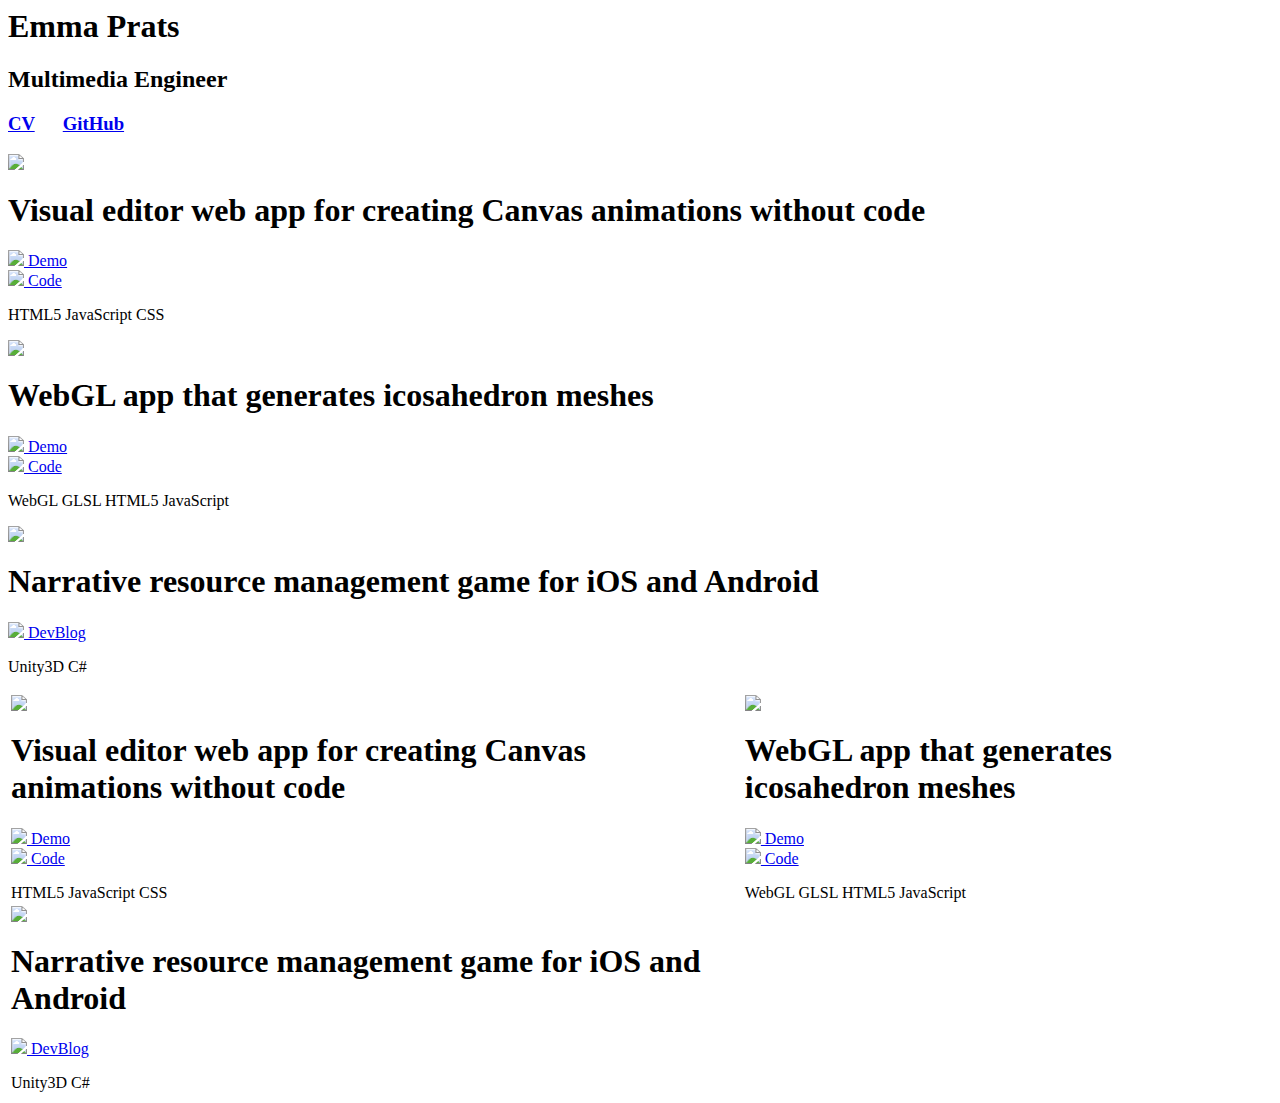
==== index.html @ 75f67e08 "Add files via upload" ====
<html>
    <head>
        <meta name="author" content="Jazz Emma Prats Camps"/>
        <meta name="viewport" content="width=device-width, initial-scale=1.0"/>
        <link rel="stylesheet" type="text/css" href="styles.css?07"/>
        <title>Emma Prats Portfolio</title>
    </head>
    <body>
        <header id="header">
            <h1 id="title">Emma Prats</h1>
            <h2 id="subtitle">Multimedia Engineer</h2>
            <h3 id="subsubtitle">
                <a class="header-link" href="emmaprats-cv.pdf" target="_blank">CV</a>
                &nbsp;&nbsp;&nbsp;&nbsp;
                <a class="header-link" href="https://github.com/EmmaPrats" target="_blank">GitHub</a>
            </h3>
        </header>
        <div id="portfolio" class="grid">
            <div class="grid-item">
                <img class="item-image" src="easyphysics.png"/>
                <h1 class="item-title">Visual editor web app for creating Canvas animations without code</h1>
                <p class="links">
                    <a class="link" href="EasyPhysicsEditor/index.html" target="_blank"><img class="item-icon" src="external-link.png"/>&nbsp;Demo</a>
                    <br/>
                    <a class="link" href="https://github.com/EmmaPrats/Easy-Physics-Editor" target="_blank"><img class="item-icon" src="GitHub-Mark-Light-32px.png"/>&nbsp;Code</a>
                </p>
                <p class="technologies">
                    <span class="technology">HTML5</span>
                    <span class="technology">JavaScript</span>
                    <span class="technology">CSS</span>
                </p>
            </div>
            <div class="grid-item">
                <img class="item-image" src="webglgeometry.png"/>
                <h1 class="item-title">WebGL app that generates icosahedron meshes</h1>
                <p class="links">
                    <a class="link" href="Icosahedra/index.html" target="_blank"><img class="item-icon" src="external-link.png"/>&nbsp;Demo</a>
                    <br/>
                    <a class="link" href="https://github.com/EmmaPrats/WebGL-Icosahedra" target="_blank"><img class="item-icon" src="GitHub-Mark-Light-32px.png"/>&nbsp;Code</a>
                </p>
                <p class="technologies">
                    <span class="technology">WebGL</span>
                    <span class="technology">GLSL</span>
                    <span class="technology">HTML5</span>
                    <span class="technology">JavaScript</span>
                </p>
            </div>
            <div class="grid-item">
                <img class="item-image" src="videogame.png"></img>
                <h1 class="item-title">Narrative resource management game for iOS and Android</h1>
                <p class="links">
                    <a class="link" href="Devblog/index.html" target="_blank"><img class="item-icon" src="external-link.png"/>&nbsp;DevBlog</a>
                </p>
                <p class="technologies">
                    <span class="technology">Unity3D</span>
                    <span class="technology">C#</span>
                </p>
            </div>
        </div>
        <div id="portfolio-table" class="grid">
            <table>
                <tr>
                    <td class="grid-item">
                        <img class="item-image" src="easyphysics.png"></img>
                        <h1 class="item-title">Visual editor web app for creating Canvas animations without code</h1>
                        <p class="links">
                            <a class="link" href="EasyPhysicsEditor/index.html" target="_blank"><img class="item-icon" src="external-link.png"/>&nbsp;Demo</a>
                            <br/>
                            <a class="link" href="https://github.com/EmmaPrats/Easy-Physics-Editor" target="_blank"><img class="item-icon" src="GitHub-Mark-Light-32px.png"/>&nbsp;Code</a>
                        </p>
                        <p class="technologies">
                            <span class="technology">HTML5</span>
                            <span class="technology">JavaScript</span>
                            <span class="technology">CSS</span>
                        </p>
                    </td>
                    <td class="grid-item">
                        <img class="item-image" src="webglgeometry.png"></img>
                        <h1 class="item-title">WebGL app that generates icosahedron meshes</h1>
                        <p class="links">
                            <a class="link" href="Icosahedra/index.html" target="_blank"><img class="item-icon" src="external-link.png"/>&nbsp;Demo</a>
                            <br/>
                            <a class="link" href="https://github.com/EmmaPrats/WebGL-Icosahedra" target="_blank"><img class="item-icon" src="GitHub-Mark-Light-32px.png"/>&nbsp;Code</a>
                        </p>
                        <p class="technologies">
                            <span class="technology">WebGL</span>
                            <span class="technology">GLSL</span>
                            <span class="technology">HTML5</span>
                            <span class="technology">JavaScript</span>
                        </p>
                    </td>
                </tr>
                <tr>
                    <td class="grid-item">
                        <img class="item-image" src="videogame.png"></img>
                        <h1 class="item-title">Narrative resource management game for iOS and Android</h1>
                        <p class="links">
                            <a class="link" href="Devblog/index.html" target="_blank"><img class="item-icon" src="external-link.png"/>&nbsp;DevBlog</a>
                        </p>
                        <p class="technologies">
                            <span class="technology">Unity3D</span>
                            <span class="technology">C#</span>
                        </p>
                    </td>
                </tr>
            </table>
        </div>
    </body>
</html>
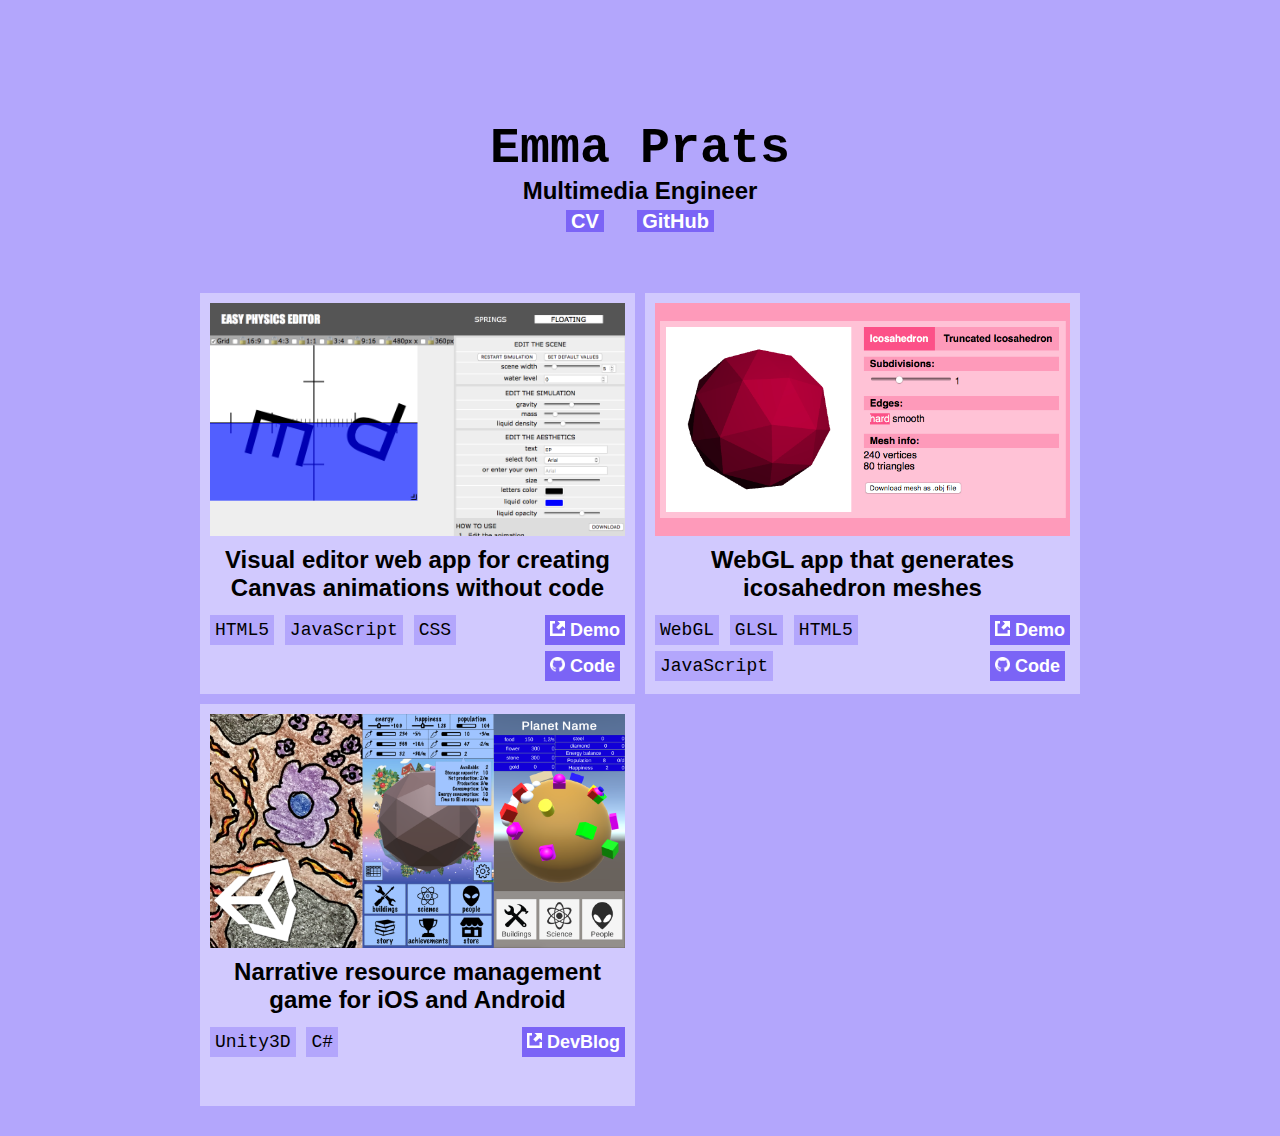
==== commit d89f908c: "Update index.html" ====
--- a/index.html
+++ b/index.html
@@ -20,7 +20,7 @@
                 <img class="item-image" src="easyphysics.png"/>
                 <h1 class="item-title">Visual editor web app for creating Canvas animations without code</h1>
                 <p class="links">
-                    <a class="link" href="EasyPhysicsEditor/index.html" target="_blank"><img class="item-icon" src="external-link.png"/>&nbsp;Demo</a>
+                    <a class="link" href="Easy-Physics-Editor/index.html" target="_blank"><img class="item-icon" src="external-link.png"/>&nbsp;Demo</a>
                     <br/>
                     <a class="link" href="https://github.com/EmmaPrats/Easy-Physics-Editor" target="_blank"><img class="item-icon" src="GitHub-Mark-Light-32px.png"/>&nbsp;Code</a>
                 </p>
--- a/styles.css
+++ b/styles.css
@@ -0,0 +1,189 @@
+body
+{
+    background-color: #b3a6fc;
+    
+    font-family: "Helvetica", "Arial";
+    color: black;
+    
+    padding: 20px;
+    margin: 0;
+}
+
+a
+{
+    font-weight: bold;
+    text-decoration: none;
+}
+
+header
+{
+    text-align: center;
+    
+    max-width: 900px;
+    margin: 10px auto 10px auto;
+}
+
+#title
+{
+    font-family: "Menlo", "Andale Mono", "Courier";
+    font-size: 50px;
+    
+    margin: 0;
+}
+
+#subtitle
+{
+    font-family: "Helvetica", "Arial";
+    font-size: 24px;
+    
+    margin: 0 0 5px 0;
+}
+
+#subsubtitle
+{
+    font-family: "Helvetica", "Arial";
+    font-size: 20px;
+    
+    margin: 0;
+}
+
+.header-link
+{
+    background-color: #7B64F6;
+    
+    color: white;
+    
+    padding: 0 5px;
+}
+
+.grid
+{
+    display: block;
+    max-width: 900px;
+    margin: auto;
+}
+
+.grid-item
+{
+    background-color: #d1c9fe;
+    
+    text-align: center;
+    
+    padding: 10px;
+    margin: 10px 0 10px 0;
+}
+
+.item-image
+{
+    width: 100%;
+}
+
+.item-title
+{
+    font-size: 24px;
+    
+    margin: 10px 0 10px 0;
+}
+
+.technologies
+{
+    font-family: "Menlo", "Andale Mono", "Courier";
+    font-size: 18px;
+    text-align: left;
+    line-height: 200%;
+    
+    min-height: 72px;
+    margin: 0;
+}
+
+.technology
+{
+    background-color: #b3a6fc;
+    
+    color: black;
+    
+    padding: 5px;
+    margin: 5px 0;
+}
+
+.links
+{
+    font-size: 18px;
+    text-align: left;
+    line-height: 200%;
+    
+    float: right;
+    margin: 0 0 0 10px;
+}
+
+.link
+{
+    background-color: #7B64F6;
+    
+    color: white;
+    
+    padding: 5px;
+    margin: 5px 0;
+}
+
+.item-icon
+{
+    height: 15px;
+}
+
+#portfolio
+{
+    display: block;
+}
+
+#portfolio-table
+{
+    display: none;
+}
+
+.footer-link
+{
+    text-align: center;
+}
+
+.footer-link a
+{
+    color: #7B64F6;
+}
+
+@media only screen and (min-width: 650px)
+{
+    #portfolio
+    {
+        display: none;
+    }
+    
+    #portfolio-table
+    {
+        display: block;
+    }
+    
+    .grid
+    {
+        vertical-align: top;
+    }
+    
+    table
+    {
+        width: 100%;
+        border-spacing: 10px;
+    }
+    
+    .grid-item
+    {
+        width: 50%;
+    }
+}
+
+@media only screen and (min-width: 900px)
+{
+    header
+    {
+        margin: 100px auto 50px auto;
+    }
+}
